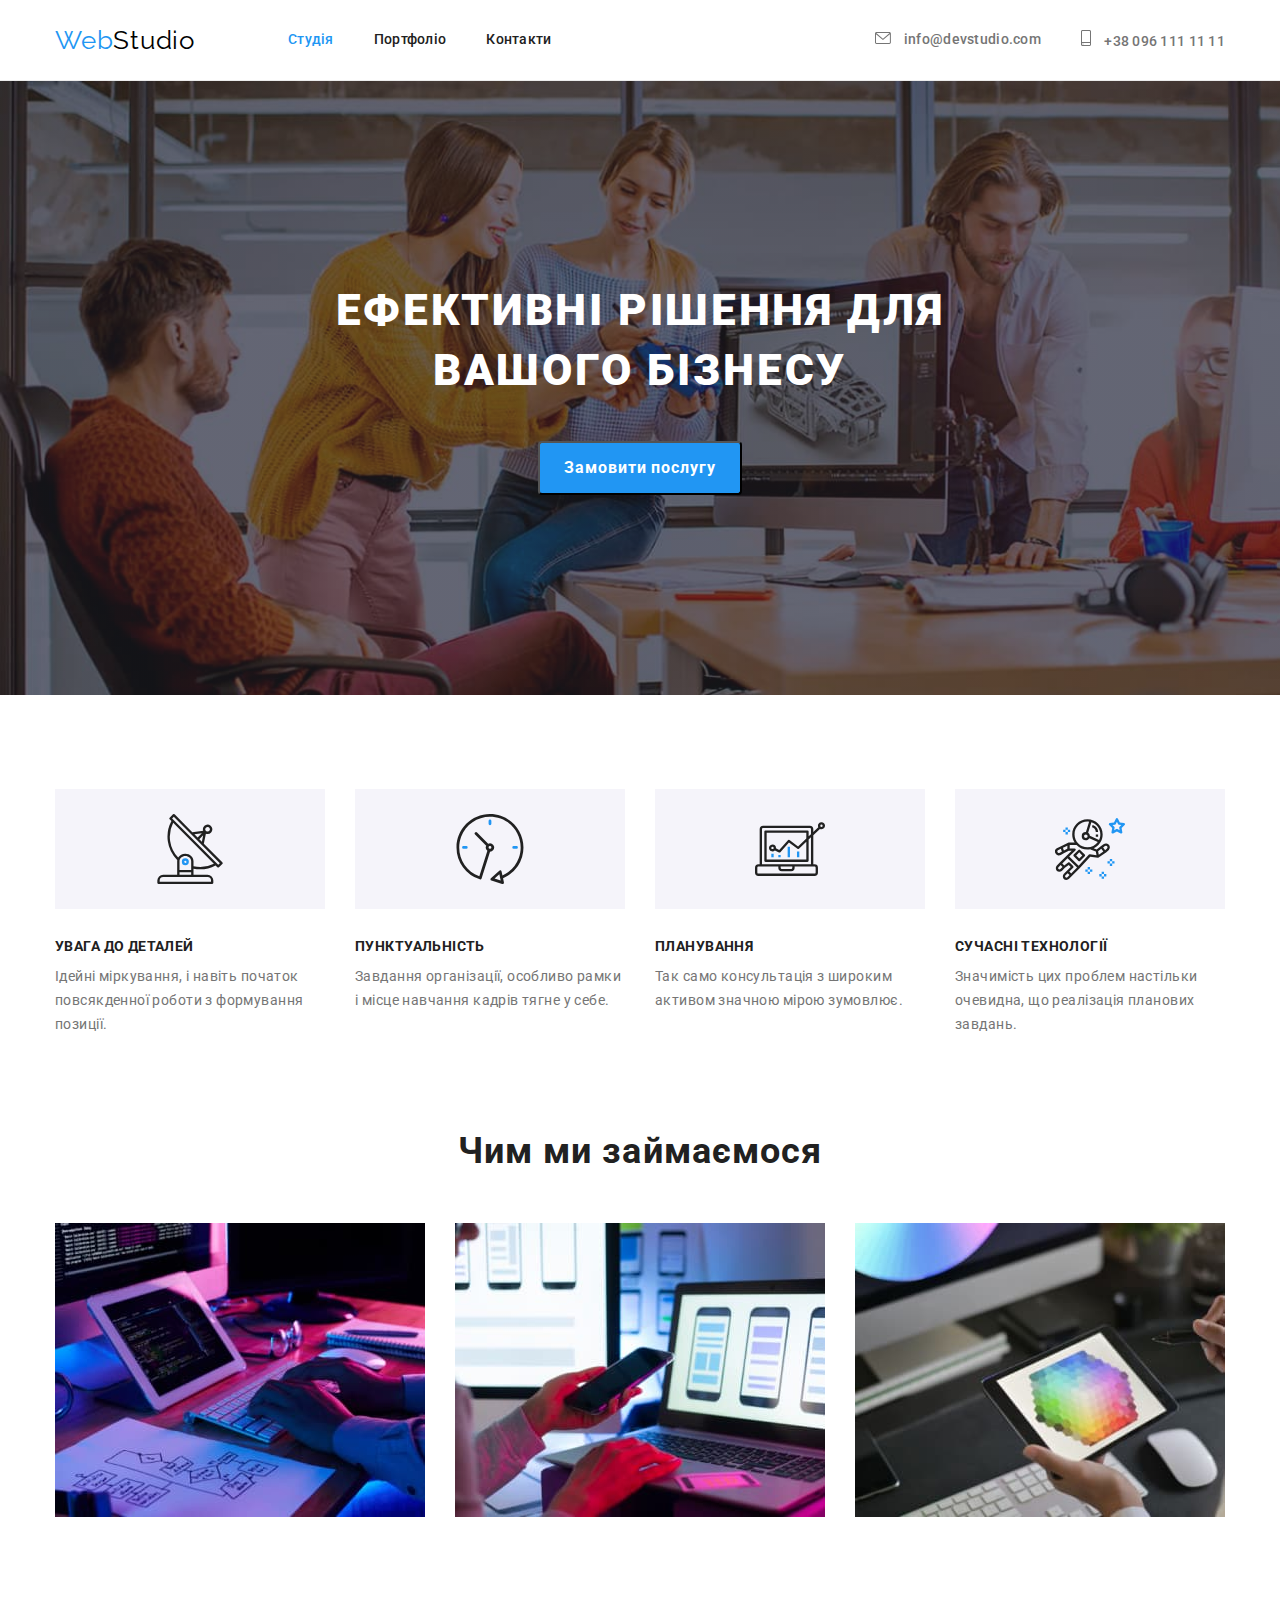
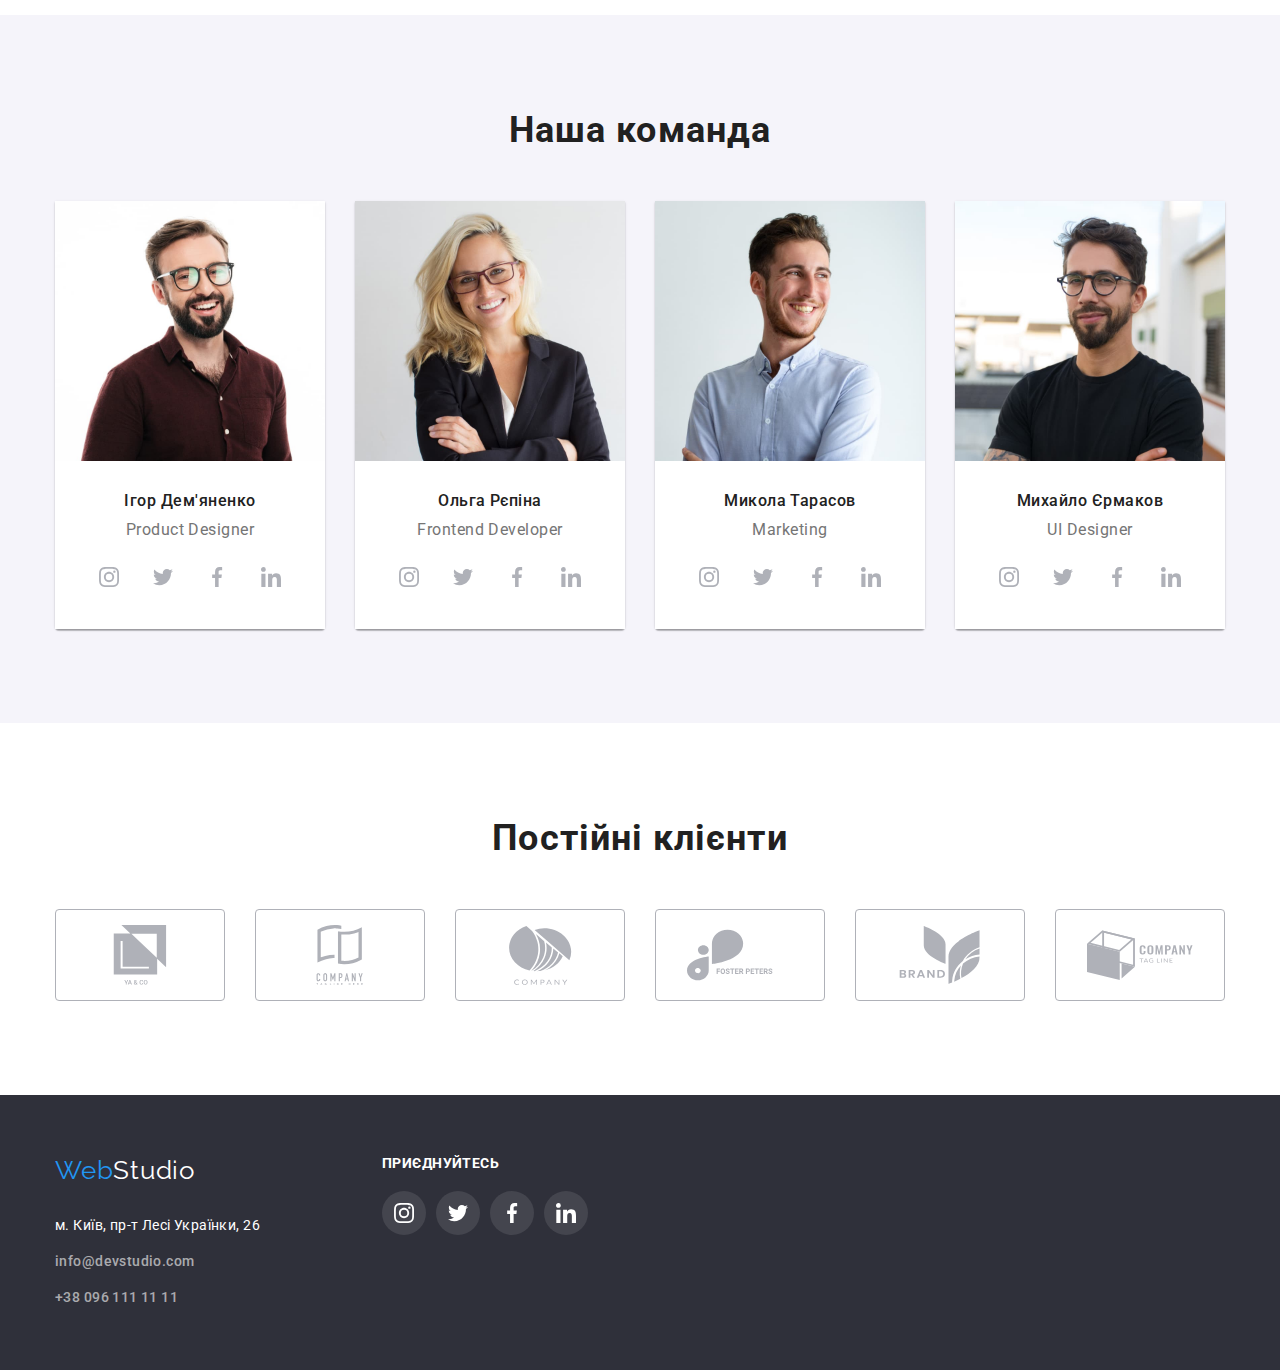
==== index.html @ 80e72db7 "додав файли з попередньої домашньої" ====
<!DOCTYPE html>
<html lang="uk">
<head>
    <meta charset="UTF-8">
    <meta http-equiv="X-UA-Compatible" content="IE=edge">
    <meta name="viewport" content="width=device-width, initial-scale=1.0">
    <title>Document</title>
    <link rel="preconnect" href="https://fonts.googleapis.com">
    <link rel="preconnect" href="https://fonts.gstatic.com" crossorigin>
    <link rel="preconnect" href="https://fonts.googleapis.com">
    <link rel="preconnect" href="https://fonts.gstatic.com" crossorigin>
    <link href="https://fonts.googleapis.com/css2?family=Raleway:wght@700&family=Roboto:wght@400;500;700;900&display=swap"
        rel="stylesheet">
        <link rel="stylesheet" 
        href="https://cdnjs.cloudflare.com/ajax/libs/modern-normalize/1.1.0/modern-normalize.min.css">
    <link rel="stylesheet" href="./css/styles.css" />
</head>
    <body>

    <!--header-->
    <header class="header">
        <div class=" container nav-container">
            <nav class="nav">
                    <a class="nav-logo" href="index.html">
                        <span class="accent">Web</span><span class="nav-logo-black">Studio</span>
                    </a>
                    <ul class="nav-list list-style">
                        <li class="item"><a class="nav-list-link nav-list-active" href="./index.html">Студія</a></li>
                        <li class="item"><a class="nav-list-link" href="./portfolio.html">Портфоліо</a></li>
                        <li class="item"><a class="nav-list-link" href="">Контакти</a></li>
                    </ul>
            </nav>
            <ul class="list-style header-list">
            <li class="item">
                <a class="nav-adress icon" href="mailto:info@devstudio.com">
                    <svg class="nav-phone">
                        <use href="./images/icons.svg#icon-envelope"></use>
                    </svg>
                    info@devstudio.com</a>
            </li>
            <li class="item">
                <a class="nav-adress icon" href="tel:+380961111111">
                    <svg class="icon-smartphone">
                        <use href="./images/icons.svg#icon-smartphone"></use>
                    </svg>
                    +38 096 111 11 11</a>
            </li>
            </ul>
        </div>
    </header>

    <!--main-->
    <main>

        <!--section 1-->
            <section class="section-hero section-image">
                <div class="container">
                    <h1 class="hero">Ефективні рішення для вашого бізнесу</h1>
                    <button class="button" type="button">
                    Замовити послугу
                    </button>
                </div>
            </section>
        <!--section 2-->
        <section class="section-features">
            <div class="container container-null">
                <h2></h2>
                <ul class="list-style feature-list">
                    <li class="feature-list-item">
                        <div class="icon-feature">
                            <svg class="icon-feature-svg">
                                <use href="./images/icons.svg#icon-antenna-1" widht="70px" height="70px"></use>
                            </svg>
                        </div>
                        <h3 class="title title-head">УВАГА ДО ДЕТАЛЕЙ</h3>
                        <p class="title-paragraph">Ідейні міркування, і навіть початок повсякденної роботи з формування позиції.</p>
                    </li>
                    <li class="feature-list-item">
                        <div class="icon-feature">
                            <svg class="icon-feature-svg">
                                <use href="./images/icons.svg#icon-clock-1" widht="70px" height="70px"></use>
                            </svg>
                        </div>
                        <h3 class="title title-head">ПУНКТУАЛЬНІСТЬ</h3>
                        <p class="title-paragraph">Завдання організації, особливо рамки і місце навчання кадрів тягне у себе.</p>
                    </li>
                    <li class="feature-list-item">
                        <div class="icon-feature">
                            <svg class="icon-feature-svg">
                                <use href="./images/icons.svg#icon-diagram-1" widht="70px" height="70px"></use>
                            </svg>
                        </div>
                        <h3 class="title title-head">ПЛАНУВАННЯ</h3>
                        <p class="title-paragraph">Так само консультація з широким активом значною мірою зумовлює.</p>
                    </li>
                    <li class="feature-list-item">
                        <div class="icon-feature">
                            <svg class="icon-feature-svg">
                                <use href="./images/icons.svg#icon-astronaut-1" widht="70px" height="70px"></use>
                            </svg>
                        </div>
                        <h3 class="title title-head">СУЧАСНІ ТЕХНОЛОГІЇ</h3>
                        <p class="title-paragraph">Значимість цих проблем настільки очевидна, що реалізація планових завдань.</p>
                    </li>
                </ul>
            </div>
        </section>

        <!--setion3-->
        <section class="what-we-do-section">
            <div class="container">
                <h2 class="title title-info">Чим ми займаємося</h2>
                <ul class="list-style what-we-do-container">
                    <li class="what-we-do-item">
                        <img src="./images/what-we-do1.jpg" alt="людина друкує на ноутбуці" width="370">
                    </li>
                    <li class="what-we-do-item">
                        <img src="./images/what-we-do2.jpg" alt="людиина дивиться у телефон" width="370">
                    </li>
                    <li class="what-we-do-item">
                        <img src="./images/what-we-do3.jpg" alt="людина вибирає градієнт" width="370">
                    </li>
                </ul>
            </div>
        </section>

        <!--section 4-->
        <section class="list about-us-container">
            <div class="container">
                <h2 class="title title-info">Наша команда</h2>
                <ul class="list-style about-us">
                    <li class="about-us-item">
                        <img class="photo-worker" src="./images/product-designer.jpg" alt="продакт-дизайнер" width="270">
                        <div class="title-info-item">
                        <h3 class="title title-names">Ігор Дем'яненко</h3>
                        <p class="title-position">Product Designer</p>
                        <ul class="title-social">
                            <li class="social-list-item">
                                <a class="icon-social" href="#">
                                    <svg class="icon-instagram">
                                        <use href="./images/icons.svg#icon-instagram-2" width="20" height="20"></use>
                                    </svg>
                                </a>
                            </li>
                            <li class="social-list-item">
                                <a class="icon-social" href="#">
                                    <svg class="icon-instagram">
                                        <use href="./images/icons.svg#icon-twitter-1" width="20" height="20"></use>
                                    </svg>
                                </a>
                            </li>
                            <li class="social-list-item">
                                <a class="icon-social" href="#">
                                    <svg class="icon-instagram">
                                        <use href="./images/icons.svg#icon-facebook-1" width="20" height="20"></use>
                                    </svg>
                                </a>
                            </li>
                            <li class="social-list-item">
                                <a class="icon-social" href="#">
                                    <svg class="icon-instagram">
                                        <use href="./images/icons.svg#icon-linkedin-1" width="20" height="20"></use>
                                    </svg>
                                </a>
                            </li>
                        </ul>
                        </div>
                    </li>
                    <li class="about-us-item">
                        <img class="photo-worker" src="./images/frontend-developer.jpg" alt="фронтенд розробник" width="270">
                        <div class="title-info-item">
                        <p class="title title-names">Ольга Рєпіна</p>
                        <p class="title-position">Frontend Developer</p>
                        <ul class="title-social">
                            <li class="social-list-item">
                                <a class="icon-social" href="#">
                                    <svg class="icon-instagram">
                                        <use href="./images/icons.svg#icon-instagram-2" width="20" height="20"></use>
                                    </svg>
                                </a>
                            </li>
                            <li class="social-list-item">
                                <a class="icon-social" href="#">
                                    <svg class="icon-instagram">
                                        <use href="./images/icons.svg#icon-twitter-1" width="20" height="20"></use>
                                    </svg>
                                </a>
                            </li>
                            <li class="social-list-item">
                                <a class="icon-social" href="#">
                                    <svg class="icon-instagram">
                                        <use href="./images/icons.svg#icon-facebook-1" width="20" height="20"></use>
                                    </svg>
                                </a>
                            </li>
                            <li class="social-list-item">
                                <a class="icon-social" href="#">
                                    <svg class="icon-instagram">
                                        <use href="./images/icons.svg#icon-linkedin-1" width="20" height="20"></use>
                                    </svg>
                                </a>
                            </li>
                        </ul>
                        </div>
                    </li>
                    <li class="about-us-item">
                        <img class="photo-worker" src="./images/marketing.jpg" alt="маркетолог" width="270">
                        <div class="title-info-item">
                        <p class="title title-names">Микола Тарасов</p>
                        <p class="title-position">Marketing</p>
                        <ul class="title-social">
                            <li class="social-list-item">
                                <a class="icon-social" href="#">
                                    <svg class="icon-instagram">
                                        <use href="./images/icons.svg#icon-instagram-2" width="20" height="20"></use>
                                    </svg>
                                </a>
                            </li>
                            <li class="social-list-item">
                                <a class="icon-social" href="#">
                                    <svg class="icon-instagram">
                                        <use href="./images/icons.svg#icon-twitter-1" width="20" height="20"></use>
                                    </svg>
                                </a>
                            </li>
                            <li class="social-list-item">
                                <a class="icon-social" href="#">
                                    <svg class="icon-instagram">
                                        <use href="./images/icons.svg#icon-facebook-1" width="20" height="20"></use>
                                    </svg>
                                </a>
                            </li>
                            <li class="social-list-item">
                                <a class="icon-social" href="#">
                                    <svg class="icon-instagram">
                                        <use href="./images/icons.svg#icon-linkedin-1" width="20" height="20"></use>
                                    </svg>
                                </a>
                            </li>
                        </ul>
                        </div>
                    </li>
                    <li class="about-us-item">
                        <img class="photo-worker" src="./images/ui-designer.jpg" alt="ЮІ-дизайнер" width="270">
                        <div class="title-info-item">
                        <p class="title title-names">Михайло Єрмаков</p>
                        <p class="title-position">UI Designer</p>
                        <ul class="title-social">
                            <li class="social-list-item">
                                <a class="icon-social" href="#">
                                    <svg class="icon-instagram">
                                        <use href="./images/icons.svg#icon-instagram-2" width="20" height="20"></use>
                                    </svg>
                                </a>
                            </li>
                            <li class="social-list-item">
                                <a class="icon-social" href="#">
                                    <svg class="icon-instagram">
                                        <use href="./images/icons.svg#icon-twitter-1" width="20" height="20"></use>
                                    </svg>
                                </a>
                            </li>
                            <li class="social-list-item">
                                <a class="icon-social" href="#">
                                    <svg class="icon-instagram">
                                        <use href="./images/icons.svg#icon-facebook-1" width="20" height="20"></use>
                                    </svg>
                                </a>
                            </li>
                            <li class="social-list-item">
                                <a class="icon-social" href="#">
                                    <svg class="icon-instagram">
                                        <use href="./images/icons.svg#icon-linkedin-1" width="20" height="20"></use>
                                    </svg>
                                </a>
                            </li>
                        </ul>
                        </div>
                    </li>
                </ul>
            </div>
        </section>

        <!--section 5-->
        <section class="section-our-clients">
            <div class="container company-container">
                <h2 class="clients">Постійні клієнти</h2>
                <ul class="list-style company-list">
                    <li class="company-list-element">
                        <a class="company" href="#">
                            <svg class="icon-company">
                                <use href="./images/icons.svg#icon-company6" width="106" height="60"></use>
                            </svg>
                        </a>
                    </li>
                    <li class="company-list-element">
                        <a class="company" href="#">
                            <svg class="icon-company">
                                <use href="./images/icons.svg#icon-company5" width="106px" height="60px"></use>
                            </svg>
                        </a>
                    </li>
                    <li class="company-list-element">
                        <a class="company" href="#">
                            <svg class="icon-company">
                                <use href="./images/icons.svg#icon-company2" width="106px" height="60px"></use>
                            </svg>
                        </a>
                    </li>
                    <li class="company-list-element">
                        <a class="company" href="#">
                            <svg class="icon-company">
                                <use href="./images/icons.svg#icon-company4" width="106px" height="60px"></use>
                            </svg>
                        </a>
                    </li>
                    <li class="company-list-element">
                        <a class="company" href="#">
                            <svg class="icon-company">
                                <use href="./images/icons.svg#icon-company1" width="106px" height="60px"></use>
                            </svg>
                        </a>
                    </li>
                    <li class="company-list-element">
                        <a class="company" href="#">
                            <svg class="icon-company">
                                <use href="./images/icons.svg#icon-company3" width="106px" height="60px"></use>
                            </svg>
                        </a>
                    </li>
                </ul>
            </div>
        </section>
    </main>         

    <!--Footer-->
    <footer class="footer">
        <div class="footer-container">
            <div>
                <a class="nav-logo footer-logo" href="">
                    <span class="accent">Web</span><span class="logo-white">Studio</span>
                </a>
                <address>                    
                    <p class="adress">м. Київ, пр-т Лесі Українки, 26</p>
                    <a class="nav-adress footer-text-color" href="mailto:info@devstudio.com">info@devstudio.com</a>
                    <a class="nav-adress footer-text-color" href="tel:+380961111111">+38 096 111 11 11</a>
                </address>
            </div>
            <div class="footer-second-container">
                <h2 class="footer-social">приєднуйтесь</h2>
                <ul class="list-style footer-social-list">
                    <li class="footer-social-list-item">
                        <a class="icon-social-footer" href="#">
                            <svg class="icon-instagram-footer">
                                <use href="./images/icons.svg#icon-instagram-2" width="20px" height="20px"></use>
                            </svg>
                        </a>
                    </li>
                    <li class="footer-social-list-item">
                        <a class="icon-social-footer" href="#">
                            <svg class="icon-instagram-footer">
                                <use href="./images/icons.svg#icon-twitter-1" width="20px" height="20px"></use>
                            </svg>
                        </a>
                    </li>
                    <li class="footer-social-list-item">
                        <a class="icon-social-footer" href="#">
                            <svg class="icon-instagram-footer">
                                <use href="./images/icons.svg#icon-facebook-1" width="20px" height="20px"></use>
                            </svg>
                        </a>
                    </li>
                    <li class="footer-social-list-item">
                        <a class="icon-social-footer" href="#">
                            <svg class="icon-instagram-footer">
                                <use href="./images/icons.svg#icon-linkedin-1" width="20px" height="20px"></use>
                            </svg>
                        </a>
                    </li>
                </ul>
            </div>
        </div>
    </footer>
    </body>
</html>
---- css/styles.css ----
:root{
    --primary-text-color: #757575;
    --title-text-color: #212121;
    --white-text-color: #ffffff;
    --footer-text-color: rgba(255, 255, 255, 0.6);
    --accent-text-color: #2196F3;
    --secondary-background-color: #F5F4FA;
}

body{
    color: var(--primary-text-color);

    font-family: Roboto, sans-serif;
}


/* nav */
.nav-container{
    justify-content: space-between;
    align-items: center;
    display: flex;
}
.list-style {
    list-style-type: none;
    margin: 0px;
    padding: 0px;
} 

.header{

    padding-left: 15px;
    padding-right: 15px;
    margin-left: auto;
    margin-right: auto;
    border-bottom: 1px solid #ECECEC;
}
.accent{
    color: var(--accent-text-color);

    font-family: Raleway, sans-serif;
    font-size: 26px;
    line-height: 1.19;
    letter-spacing: 0.03em;
}
.nav{
    display: flex;
}
.nav-logo{
    margin-right: 93px;
    display: flex;
    align-items: center;
    text-decoration: none;
}
.nav-logo-black{
    color: #000000;

    font-family: Raleway, sans-serif;
    font-size: 26px;
    line-height: 1.19;
    letter-spacing: 0.03em;
}
.nav-list{
    display: flex;
    color: var(--title-text-color);

    font-family: Roboto, sans-serif;
    font-weight: 500;
    font-size: 14px;
    line-height: 1.14;
    letter-spacing: 0.02em;
}
.nav-list-link:hover,
.nav-list-link:focus{
    color: var(--accent-text-color);
}
.nav-list-link {
    display: block;
    padding-top: 32px;
    padding-bottom: 32px;

    text-decoration: none;
    color: inherit;
}
.nav-list > .item + .item{
    margin-left: 50px;
}
.list-style .item + .item{
    margin-left: 40px;
}


.nav-list-active{
    color: var(--accent-text-color);
}

.nav-adress{
    color: var(--primary-text-color);

    font-weight: 500;
    font-size: 14px;
    line-height: 1.14;
    letter-spacing: 0.02em;
    text-decoration: none;
}
.nav-adress:hover, .nav-adress:focus{
    color: var(--accent-text-color);
}

.header-list{
    display: flex;
}
.nav-phone{
    fill: currentColor;
    width: 16px;
    height: 12px;
    margin-right: 10px;
}
.icon{
    color: var(--primary-text-color);
}
.icon:hover {
    fill: var(--accent-text-color);
}
.icon-smartphone{
    fill: currentColor;
    height: 16px;
    width: 10px;
    margin-right: 10px;
}
/* section 1, 2, 3 */
.photo-worker{
    display: flex;
}
.feature-list{
    display: flex;
    flex-wrap: wrap;
}
.feature-list-item{
    width: 270px;
    text-align: start;
}
.feature-list-item + .feature-list-item{
    margin-left: 30px;

}

.list {
    padding-bottom: 94px;
    background-color: var(--secondary-background-color);
}
p,
h1,
h2,
h3,
h4{
    margin: 0 auto;
}

.section-features{
    padding-top: 94px;
    padding-bottom: 94px;
}

.container{
    width: 1200px;
    padding-left: 15px;
    padding-right: 15px;
    margin: 0 auto;
    text-align: center;

}
.container-null{
    padding-bottom: 0;
}
.about-us-container{
    padding-top: 94px;
}

.section-hero{
    max-width: 1680px;
    padding-top: 200px;
    padding-bottom: 200px;
    background-color: #2F303A;
}
.section-image{
    margin: auto;
    background-image: 
            linear-gradient(to right,
                rgba(47, 48, 58, 0.4),
                rgba(47, 48, 58, 0.4)),
                url(../images/hero.jpg);
    background-repeat: no-repeat;
    background-size: cover;
}

.hero{
    color: var(--white-text-color);
        width: 696px;
        margin: 0 auto;
        font-weight: 900;
        font-size: 44px;
        line-height: 1.36;
        letter-spacing: 0.06em;
        text-transform: uppercase;
        margin-bottom: 40px;
}
.button{
    color: var(--white-text-color);
    background-color: var(--accent-text-color);
    margin: 0 auto;
    border-radius: 4px;
    padding: 10px 24px;
    min-width: 200px;

    font-family: Roboto, sans-serif;
    font-weight: 700;
    font-size: 16px;
    line-height: 1.88;
    display: flex;
    align-items: center;
    text-align: center;
    letter-spacing: 0.06em;
    cursor: pointer;
}
.title{
    color: var(--title-text-color);
}
.title-head {
    margin-top: 0;
    margin-bottom: 10px;
    font-size: 14px;
    line-height: 1.14;
    letter-spacing: 0.03em;
    text-transform: uppercase;
}
.title-paragraph {
    font-size: 14px;
    line-height: 1.71;
    letter-spacing: 0.03em;
}
.title-info {
    padding-top: 0;
    font-size: 36px;
    line-height: 1.17;
    text-align: center;
    letter-spacing: 0.03em;
    margin-bottom: 50px;
}
.title-names {
    margin-bottom: 10px;
    font-weight: 500;
    font-size: 16px;
    line-height: 1.19;
    text-align: center;
    letter-spacing: 0.03em;
}

.title-position {
    font-size: 16px;
    line-height: 1.19;
    text-align: center;
    letter-spacing: 0.03em;
}

.what-we-do-container{
    display: flex;
}
.what-we-do-item + .what-we-do-item{
    margin-left: 30px;
}
.what-we-do-section{
    padding-bottom: 94px;
}
.about-us{
    display: flex;
}
.about-us-item{
    box-shadow: 0px 1px 3px rgba(0, 0, 0, 0.12), 0px 1px 1px rgba(0, 0, 0, 0.14), 0px 2px 1px rgba(0, 0, 0, 0.2);
        border-radius: 0px 0px 4px 4px;
}
.about-us-item + .about-us-item{
    margin-left: 30px;
}
.title-info-item{
    padding-top: 30px;
    padding-bottom: 30px;
    background-color: #ffffff;
}

.icon-feature{
    display: flex;
    width: 270px;
    height: 120px;
    background-color: #F5F4FA;
    margin-bottom: 30px;
    border: 0;
}
.icon-feature-svg{
    margin: auto;
    width: 70px;
    height: 70px;
}
.title-social {
    display: flex;
    justify-content: center;
    gap: 10px;
    padding-left: 0px;
    list-style-type: none;
    margin-top: 16px;
}
.social-list-item{
    width: 44px;
    height: 44px;
}
.icon-social{
    display: flex;
    justify-content: center;
    align-items: center;
    padding: 0;
    border: 0;   
    width: 100%;
    height: 100%;
    border-radius: 50%;
    color: #AFB1B8;    
}

.icon-social:hover, .icon-social:focus{
    background-color: var(--accent-text-color);
    color: #ffffff;
}
.icon-instagram{
    width: 20px;
    height: 20px;
    fill: currentColor;
}



/* section 5 */
.section-our-clients{
    color: var(--title-text-color);
    padding-top: 94px;
    padding-bottom: 94px;
}
.clients{
    font-weight: 700;
    font-size: 36px;
    line-height: 1.17;
    text-align: center;
    letter-spacing: 0.03em;
}
.company-container{
    display: block;
    max-width: 1280px;
}
.company-list {
    display: flex;
    margin-top: 50px;
}
.company-list-element {
    width: 170px;
    height: 92px;
}
.company{
    display: flex;
    justify-content: center;
    align-items: center;
    padding: 0;
    border: 1px solid #AFB1B8;
    border-radius: 4px;
    width: 100%;
    height: 100%;
    color: #AFB1B8;
}
.company-list-element + .company-list-element{
    margin-left: 30px;
}
.icon-company{
    width: 106px;
    height: 60px;
    fill: currentColor;
}
.company:hover, .company:focus{
    border: solid 1px var(--accent-text-color);
    color: var(--accent-text-color);
}


/* footer */
.footer{
    display: flex;
    padding-top: 60px;
    padding-bottom: 60px;
    background-color: #2F303A;
}
.footer-logo{
    display: inline-block;
    margin-bottom: 28px;
}
.adress{
    margin-bottom: 12px;
    color: var(--white-text-color);
    font-style: normal;

    font-size: 14px;
    line-height: 1.71;    
    letter-spacing: 0.03em;
}
.footer-text-color{
    display: block;
    color: var(--footer-text-color);

    margin-bottom: 12px;
    font-size: 14px;
    font-style: normal;
    line-height: 1.71;    
    letter-spacing: 0.03em;
    text-decoration: none;
}
.footer-text-color + .footer-text-color{
    margin-bottom: 0;
}
.logo-white{
    color: var(--white-text-color);
    font-family: Raleway, sans-serif;
    font-size: 26px;
    line-height: 1.19;
    letter-spacing: 0.03em;
}
.footer-container {
    display: flex;
    padding-left: 15px;
    padding-right: 15px;
    width: 1200px;
    margin-left: auto;
    margin-right: auto;
}
.footer-second-container{
    display: block;
    margin-left: 94px;
}
.footer-social{
    color: #fff;
    margin-bottom: 20px;
        font-weight: 700;
        font-size: 14px;
        line-height: 16px;
        letter-spacing: 0.03em;
        text-transform: uppercase;
}
.footer-social-list{
    display: flex;
}
.icon-social-footer {
    display: flex;
    justify-content: center;
    align-items: center;
    padding: 0;
    border: 0;
    width: 44px;
    height: 44px;
    border-radius: 50%;
    color: #fff;
    background-color: rgba(255, 255, 255, 0.1);

}

.footer-social-list-item + .footer-social-list-item {
    margin-left: 10px;
}

.icon-social-footer:hover, .icon-social-footer:focus {
    background-color: var(--accent-text-color);
}

.icon-instagram-footer {
    justify-content: center;
    width: 20px;
    height: 20px;
    fill: currentColor;
}

.icon-instagram-footer:hover {
    fill: #ffffff;
}
/* potfolio */
.portfolio-section{
    padding-top: 94px;
    padding-bottom: 94px;
}

.button-filter{
    border-radius: 4px;
    padding: 6px 22px;
    color: var(--title-text-color);
    background-color: var(--secondary-background-color);
    border-color: transparent;

    font-family: Roboto, sans-serif;
    font-weight: 500;
    font-size: 16px;
    line-height: 1.62;   
    text-align: center;
    letter-spacing: 0.03em;
    cursor: pointer;
}
.button-filter:hover, .button-filter:focus{
    color: var(--white-text-color);
    background-color: var(--accent-text-color);
    box-shadow: 0px 3px 1px rgba(0, 0, 0, 0.1),
    0px 1px 2px rgba(0, 0, 0, 0.08),
    0px 2px 2px rgba(0, 0, 0, 0.12);
}
.title-example{
    margin-bottom: 4px;
    font-size: 18px;
    line-height: 2;
    letter-spacing: 0.06em;
}
.title-portfolio{
    font-size: 16px;
    line-height: 1.88;
    letter-spacing: 0.03em;
}
.portfolio-header{
    margin-bottom: 94px;
}
.list-style-portfolio{
    margin-bottom: 50px;
    text-align: center;
}
.title-example{
    margin-bottom: 4px;
}
.portfolio-button{
    display: inline-block;
}
.portfolio-button + .portfolio-button{
    margin-left: 8px;
}
.example-list{
    display: flex;
    flex-wrap: wrap;
    padding-top: 0;
    width: 1200px;
    padding-left: 15px;
    padding-right: 15px;
    margin-left: auto;
    margin-right: auto;
}
.example-element{
    margin-right: 30px;
    margin-bottom: 30px;
    outline: 1px solid #EEEEEE;
}
.example-element:hover{
    box-shadow: 0px 1px 1px rgba(0, 0, 0, 0.12), 
    0px 4px 4px rgba(0, 0, 0, 0.06), 
    1px 4px 6px rgba(0, 0, 0, 0.16);
}
.example-element:nth-child(3n){
    margin-right: 0;
}
.example-element:nth-last-child(-n + 3){
    margin-bottom: 0;
}
.portfolio-description{
    text-align: start;
    padding-top: 20px;
    padding-bottom: 20px;
    padding-left: 24px;
    padding-right: 24px;
}
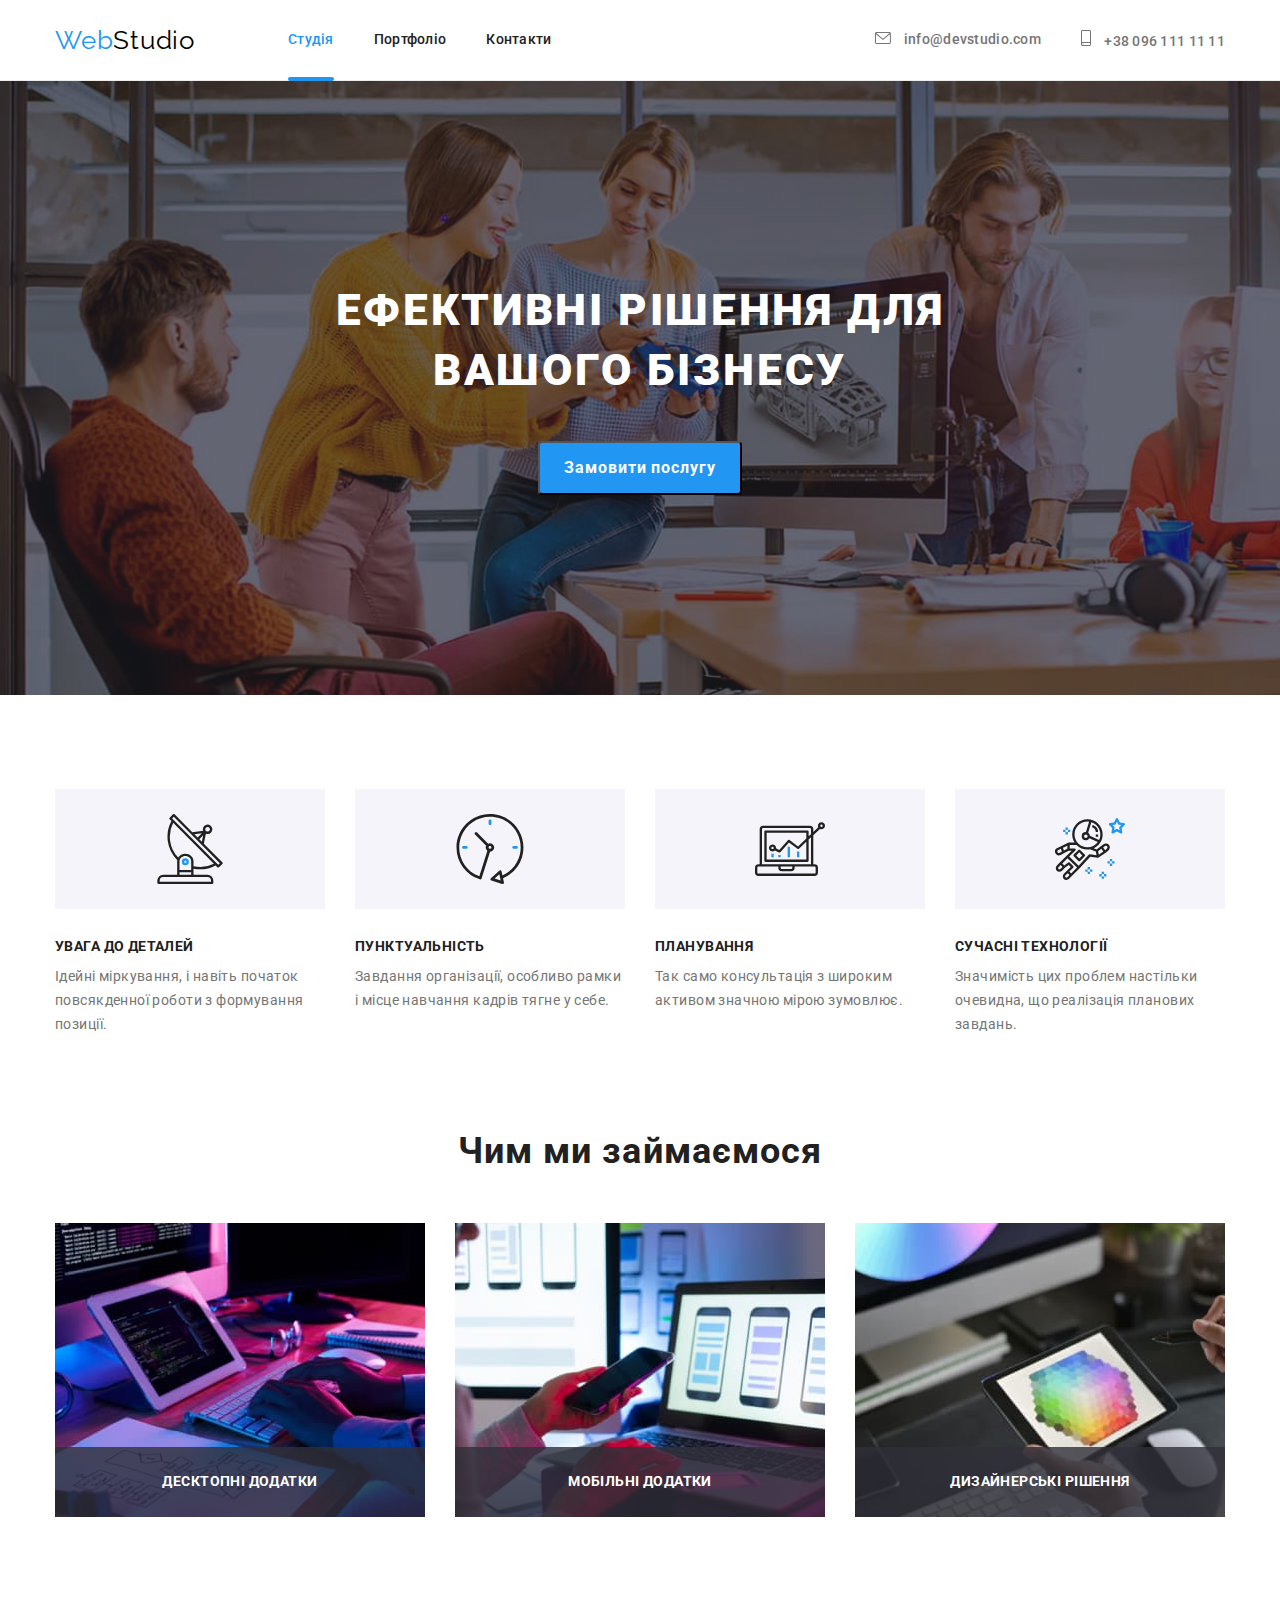
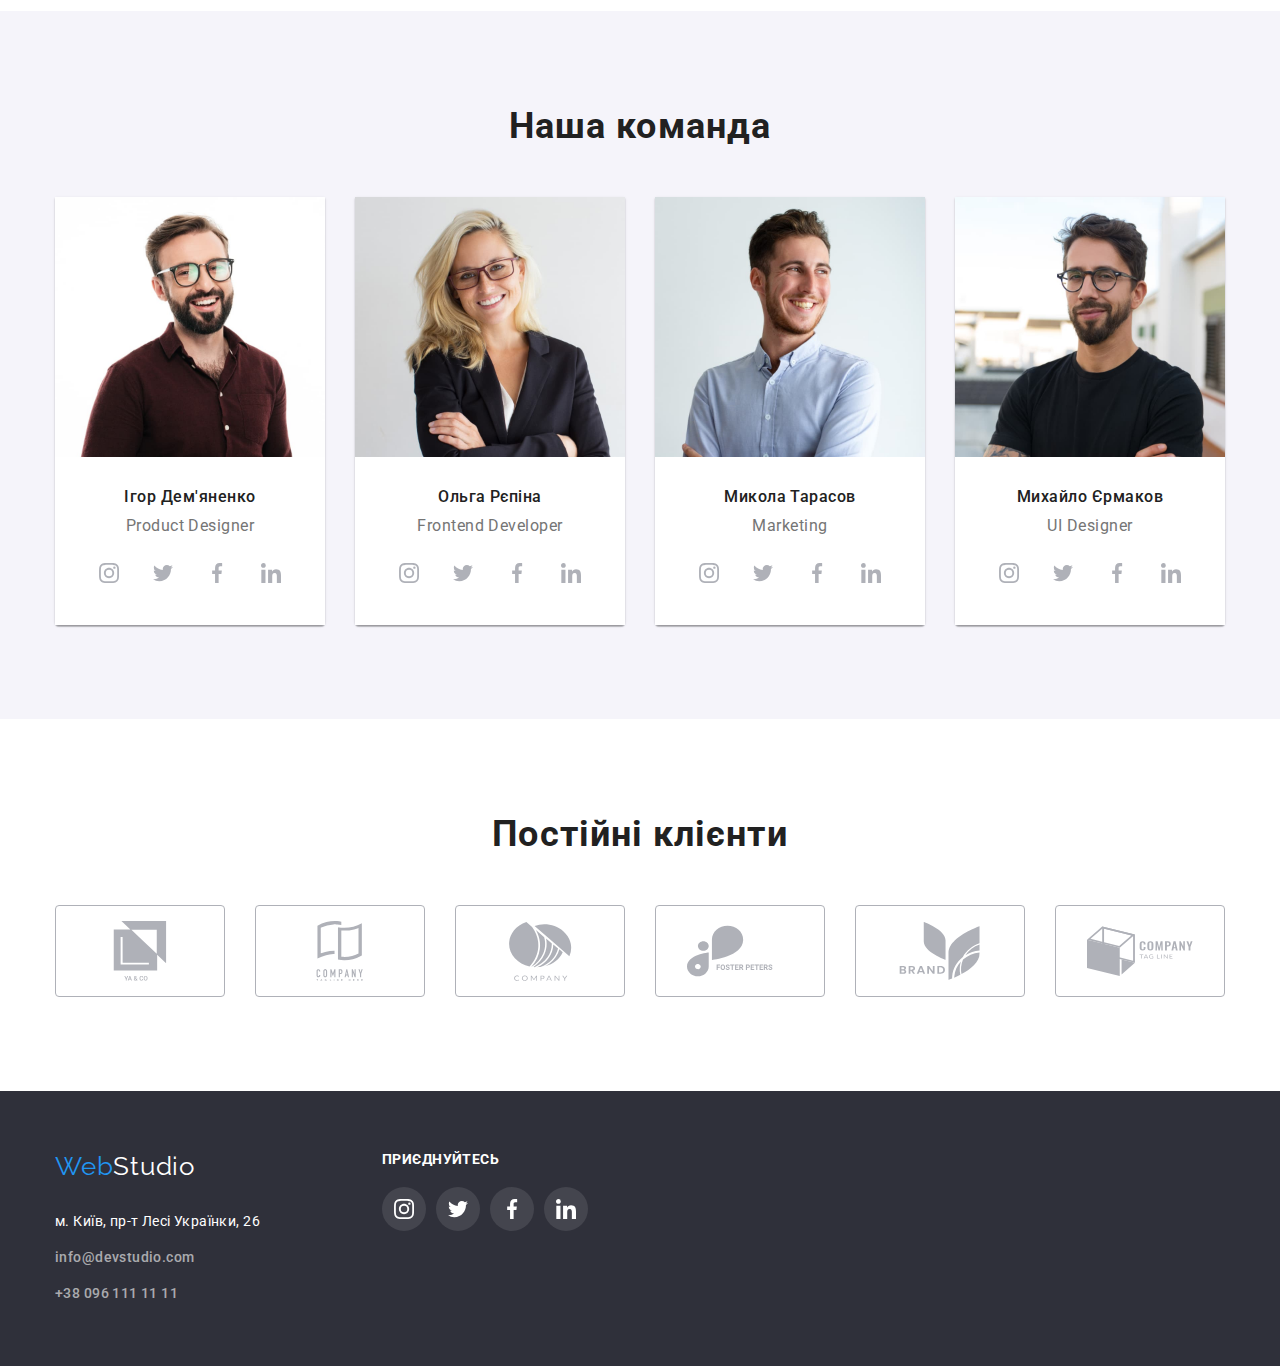
==== commit 4d9df7e0: "Додав підкреслення у хедері і підписи у "про нас"" ====
--- a/index.html
+++ b/index.html
@@ -113,12 +113,15 @@
                 <ul class="list-style what-we-do-container">
                     <li class="what-we-do-item">
                         <img src="./images/what-we-do1.jpg" alt="людина друкує на ноутбуці" width="370">
+                        <p class="what-we-do-text">Десктопні додатки</p>
                     </li>
                     <li class="what-we-do-item">
                         <img src="./images/what-we-do2.jpg" alt="людиина дивиться у телефон" width="370">
+                        <p class="what-we-do-text">Мобільні додатки</p>
                     </li>
                     <li class="what-we-do-item">
                         <img src="./images/what-we-do3.jpg" alt="людина вибирає градієнт" width="370">
+                        <p class="what-we-do-text">Дизайнерські рішення</p>
                     </li>
                 </ul>
             </div>
--- a/css/styles.css
+++ b/css/styles.css
@@ -74,6 +74,7 @@
     color: var(--accent-text-color);
 }
 .nav-list-link {
+    position: relative;
     display: block;
     padding-top: 32px;
     padding-bottom: 32px;
@@ -91,6 +92,16 @@
 
 .nav-list-active{
     color: var(--accent-text-color);
+}
+.nav-list-active::after{
+    content: '';
+    position: absolute;
+    bottom: -1px;
+    left: 0;
+    border-radius: 2px;
+    width: 100%;
+    height: 4px;
+    background-color: var(--accent-text-color);
 }
 
 .nav-adress{
@@ -152,7 +163,8 @@
 h1,
 h2,
 h3,
-h4{
+h4
+{
     margin: 0 auto;
 }
 
@@ -265,6 +277,31 @@
 .what-we-do-container{
     display: flex;
 }
+.what-we-do-item{
+    position: relative;
+    line-height: 0;
+}
+.what-we-do-text{
+    position: absolute;
+    left: 0;
+    bottom: 0;
+    height: 70px;
+    width: 100%;
+    background-color: rgba(47, 48, 58, 0.8);
+    display: flex;
+    justify-content: center;
+    align-items: center;
+
+    font-family: Roboto, sans-serif;
+        font-style: normal;
+        font-weight: 700;
+        font-size: 14px;
+        line-height: 1.14;
+        letter-spacing: 0.03em;
+        text-transform: uppercase;
+    
+        color: #FFFFFF;
+}
 .what-we-do-item + .what-we-do-item{
     margin-left: 30px;
 }
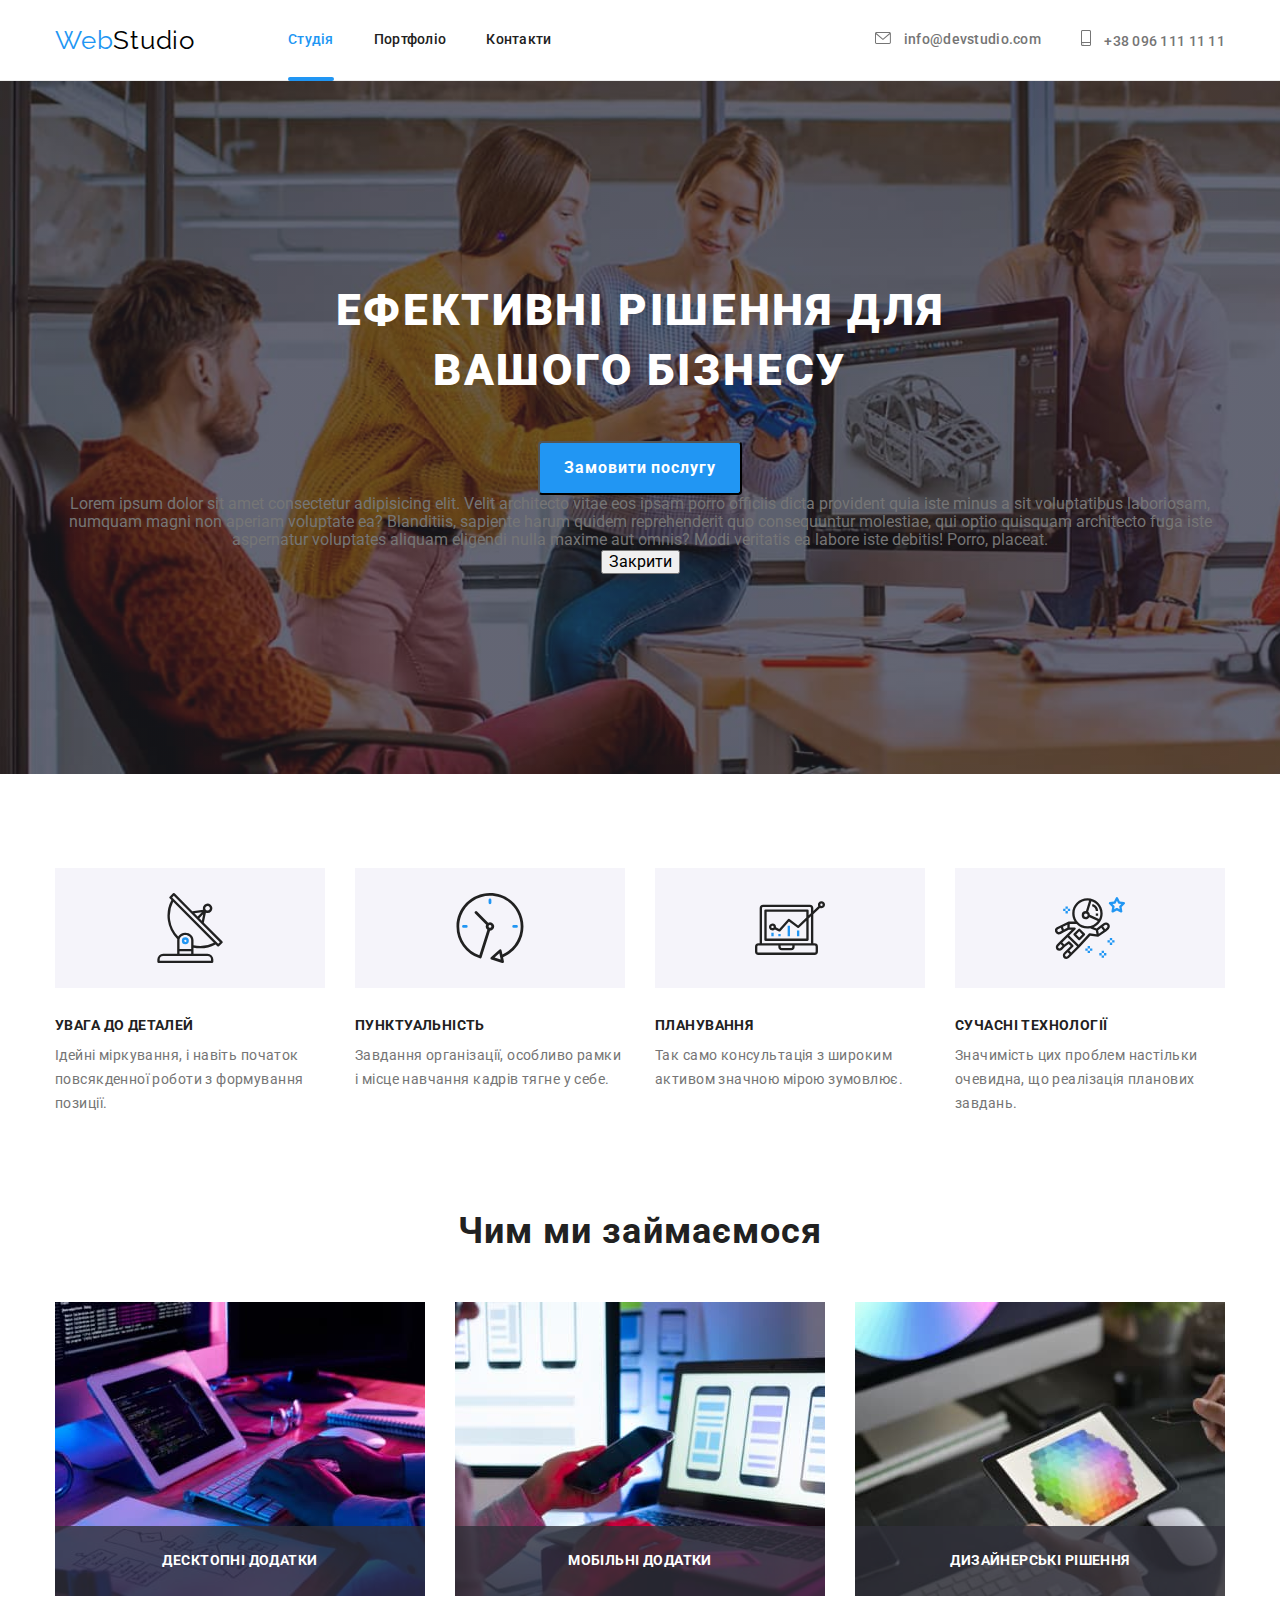
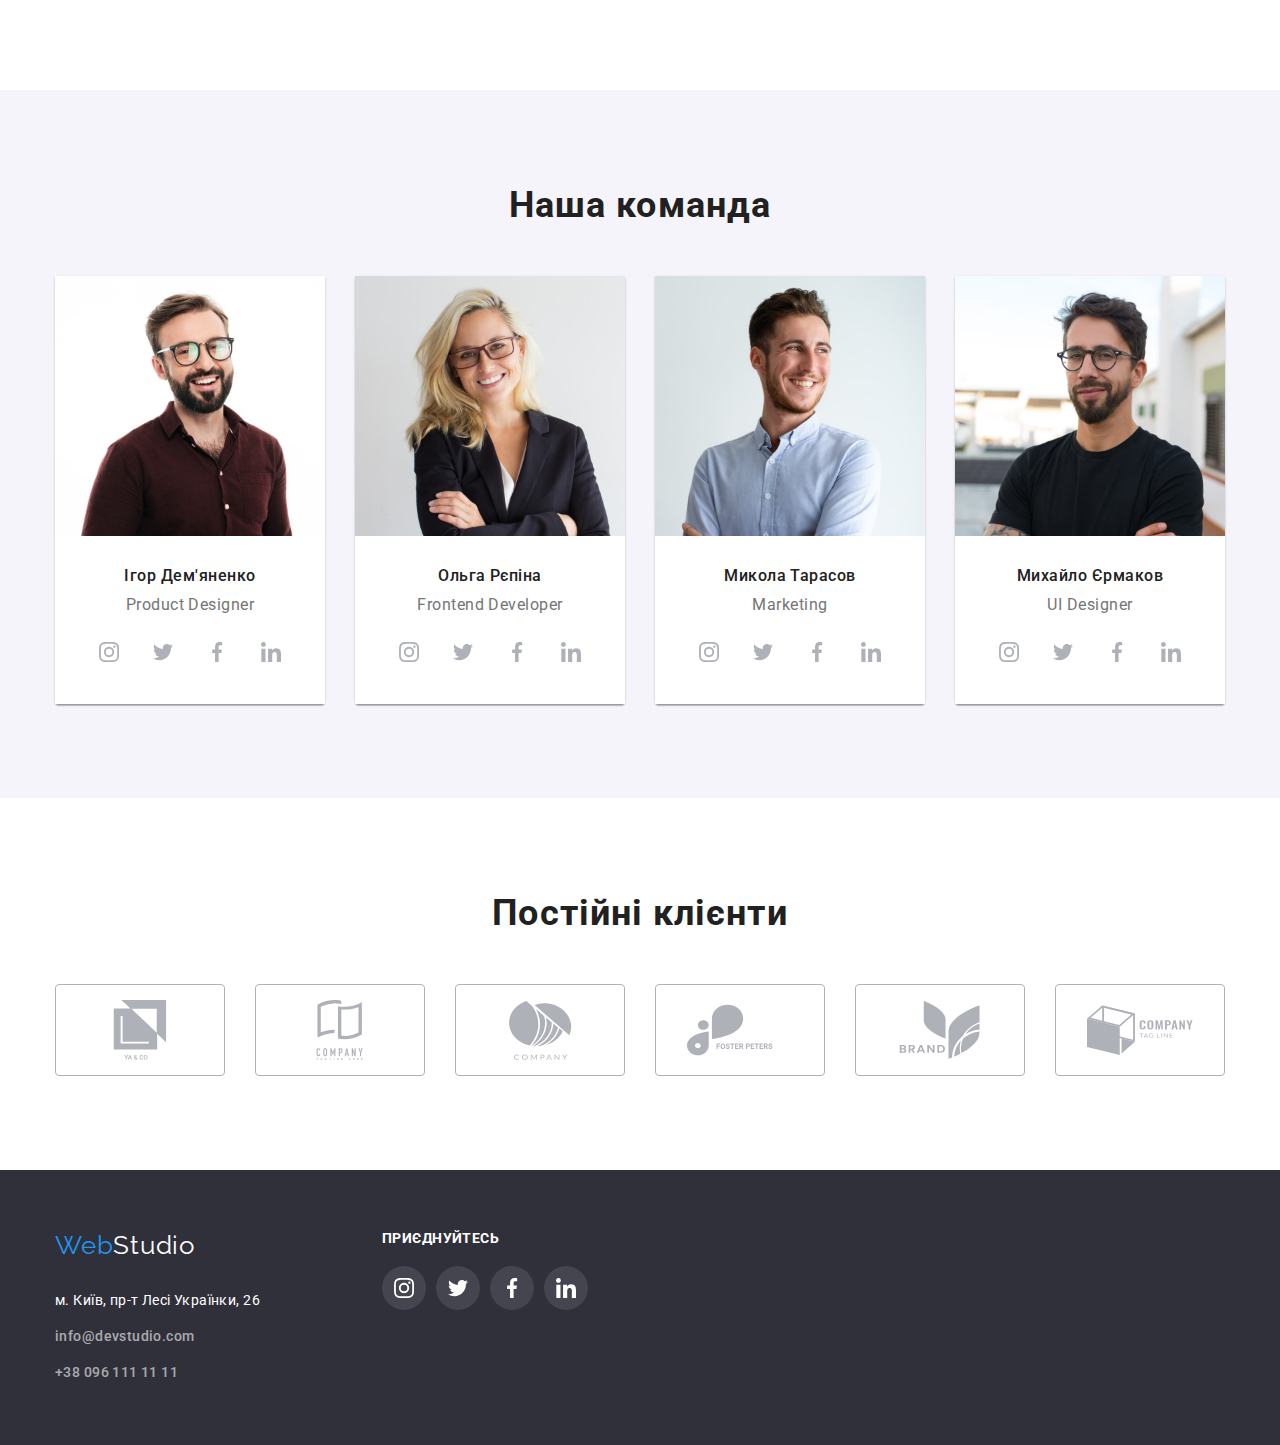
==== commit c26299e7: "Додав анімації, та файл модального вікна" ====
--- a/index.html
+++ b/index.html
@@ -25,9 +25,15 @@
                         <span class="accent">Web</span><span class="nav-logo-black">Studio</span>
                     </a>
                     <ul class="nav-list list-style">
-                        <li class="item"><a class="nav-list-link nav-list-active" href="./index.html">Студія</a></li>
-                        <li class="item"><a class="nav-list-link" href="./portfolio.html">Портфоліо</a></li>
-                        <li class="item"><a class="nav-list-link" href="">Контакти</a></li>
+                        <li class="item">
+                            <a class="nav-list-link nav-list-active" href="./index.html">Студія</a>
+                        </li>
+                        <li class="item">
+                            <a class="nav-list-link" href="./portfolio.html">Портфоліо</a>
+                        </li>
+                        <li class="item">
+                            <a class="nav-list-link" href="">Контакти</a>
+                        </li>
                     </ul>
             </nav>
             <ul class="list-style header-list">
@@ -56,9 +62,16 @@
             <section class="section-hero section-image">
                 <div class="container">
                     <h1 class="hero">Ефективні рішення для вашого бізнесу</h1>
-                    <button class="button" type="button">
-                    Замовити послугу
-                    </button>
+                    <button class="button" type="button" data-modal-open>Замовити послугу</button>
+                    <div class="backdrop is-hidden" data-modal>
+                        <div class="modal">
+                            <p>
+                                Lorem ipsum dolor sit amet consectetur adipisicing elit. Velit architecto vitae eos ipsam porro officiis dicta provident quia iste minus a sit voluptatibus laboriosam, numquam magni non aperiam voluptate ea?
+                                Blanditiis, sapiente harum quidem reprehenderit quo consequuntur molestiae, qui optio quisquam architecto fuga iste aspernatur voluptates aliquam eligendi nulla maxime aut omnis? Modi veritatis ea labore iste debitis! Porro, placeat.
+                            </p>
+                            <button data-modal-close>Закрити</button>
+                        </div>
+                    </div>
                 </div>
             </section>
         <!--section 2-->
@@ -384,5 +397,7 @@
             </div>
         </div>
     </footer>
+
+    <script src="./js/modal.js"></script>
     </body>
 </html>--- a/css/styles.css
+++ b/css/styles.css
@@ -68,6 +68,10 @@
     font-size: 14px;
     line-height: 1.14;
     letter-spacing: 0.02em;
+    
+}
+.nav-list-link{
+    transition: color 250ms cubic-bezier(0.4, 0, 0.2, 1);
 }
 .nav-list-link:hover,
 .nav-list-link:focus{
@@ -112,6 +116,8 @@
     line-height: 1.14;
     letter-spacing: 0.02em;
     text-decoration: none;
+
+    transition: color 250ms cubic-bezier(0.4, 0, 0.2, 1);
 }
 .nav-adress:hover, .nav-adress:focus{
     color: var(--accent-text-color);
@@ -358,7 +364,10 @@
     width: 100%;
     height: 100%;
     border-radius: 50%;
-    color: #AFB1B8;    
+    color: #AFB1B8;
+
+    transition: color 250ms cubic-bezier(0.4, 0, 0.2, 1),
+    background-color 250ms cubic-bezier(0.4, 0, 0.2, 1);
 }
 
 .icon-social:hover, .icon-social:focus{
@@ -408,6 +417,14 @@
     width: 100%;
     height: 100%;
     color: #AFB1B8;
+
+    transition: color 250ms cubic-bezier(0.4, 0, 0.2, 1),
+    border 250ms cubic-bezier(0.4, 0, 0.2, 1);
+}
+.company:hover,
+.company:focus {
+    border: solid 1px var(--accent-text-color);
+    color: var(--accent-text-color);
 }
 .company-list-element + .company-list-element{
     margin-left: 30px;
@@ -417,10 +434,7 @@
     height: 60px;
     fill: currentColor;
 }
-.company:hover, .company:focus{
-    border: solid 1px var(--accent-text-color);
-    color: var(--accent-text-color);
-}
+
 
 
 /* footer */
@@ -500,15 +514,19 @@
     color: #fff;
     background-color: rgba(255, 255, 255, 0.1);
 
+    transition: background-color 250ms cubic-bezier(0.4, 0, 0.2, 1);
+
+}
+.icon-social-footer:hover,
+.icon-social-footer:focus {
+    background-color: var(--accent-text-color);
 }
 
 .footer-social-list-item + .footer-social-list-item {
     margin-left: 10px;
 }
 
-.icon-social-footer:hover, .icon-social-footer:focus {
-    background-color: var(--accent-text-color);
-}
+
 
 .icon-instagram-footer {
     justify-content: center;
@@ -540,6 +558,10 @@
     text-align: center;
     letter-spacing: 0.03em;
     cursor: pointer;
+
+    transition: color 250ms cubic-bezier(0.4, 0, 0.2, 1),
+        background-color 250ms cubic-bezier(0.4, 0, 0.2, 1),
+        box-shadow 250ms cubic-bezier(0.4, 0, 0.2, 1);
 }
 .button-filter:hover, .button-filter:focus{
     color: var(--white-text-color);
@@ -586,11 +608,15 @@
     margin-right: auto;
 }
 .example-element{
+    position: relative;
     margin-right: 30px;
     margin-bottom: 30px;
     outline: 1px solid #EEEEEE;
-}
-.example-element:hover{
+
+    transition: box-shadow 250ms cubic-bezier(0.4, 0, 0.2, 1);
+}
+.example-element:hover,
+.example-element:focus{
     box-shadow: 0px 1px 1px rgba(0, 0, 0, 0.12), 
     0px 4px 4px rgba(0, 0, 0, 0.06), 
     1px 4px 6px rgba(0, 0, 0, 0.16);
@@ -607,4 +633,36 @@
     padding-bottom: 20px;
     padding-left: 24px;
     padding-right: 24px;
+}
+.portfolio-image-container{
+    position: relative;
+    overflow: hidden;
+}
+.example-element-link{
+    text-decoration: none;
+    color: inherit;
+}
+.portfolio-text{
+    position: absolute;
+    top: 0;
+    left: 0;
+    width: 100%;
+    height: 100%;
+    padding-top: 63px;
+    padding-bottom: 63px;
+    padding-left: 24px;
+    padding-right: 24px;
+    background: rgba(33, 150, 243, 0.9);
+
+    text-align: start;
+        font-size: 18px;
+        line-height: 1.56;
+        letter-spacing: 0.03em;
+        color: #FFFFFF;
+        transform: translateY(100%);
+        transition: transform 250ms cubic-bezier(0.4, 0, 0.2, 1);
+}
+.example-element-link:hover .portfolio-text,
+.example-element-link:focus .portfolio-text{
+    transform: translateY(0%);
 }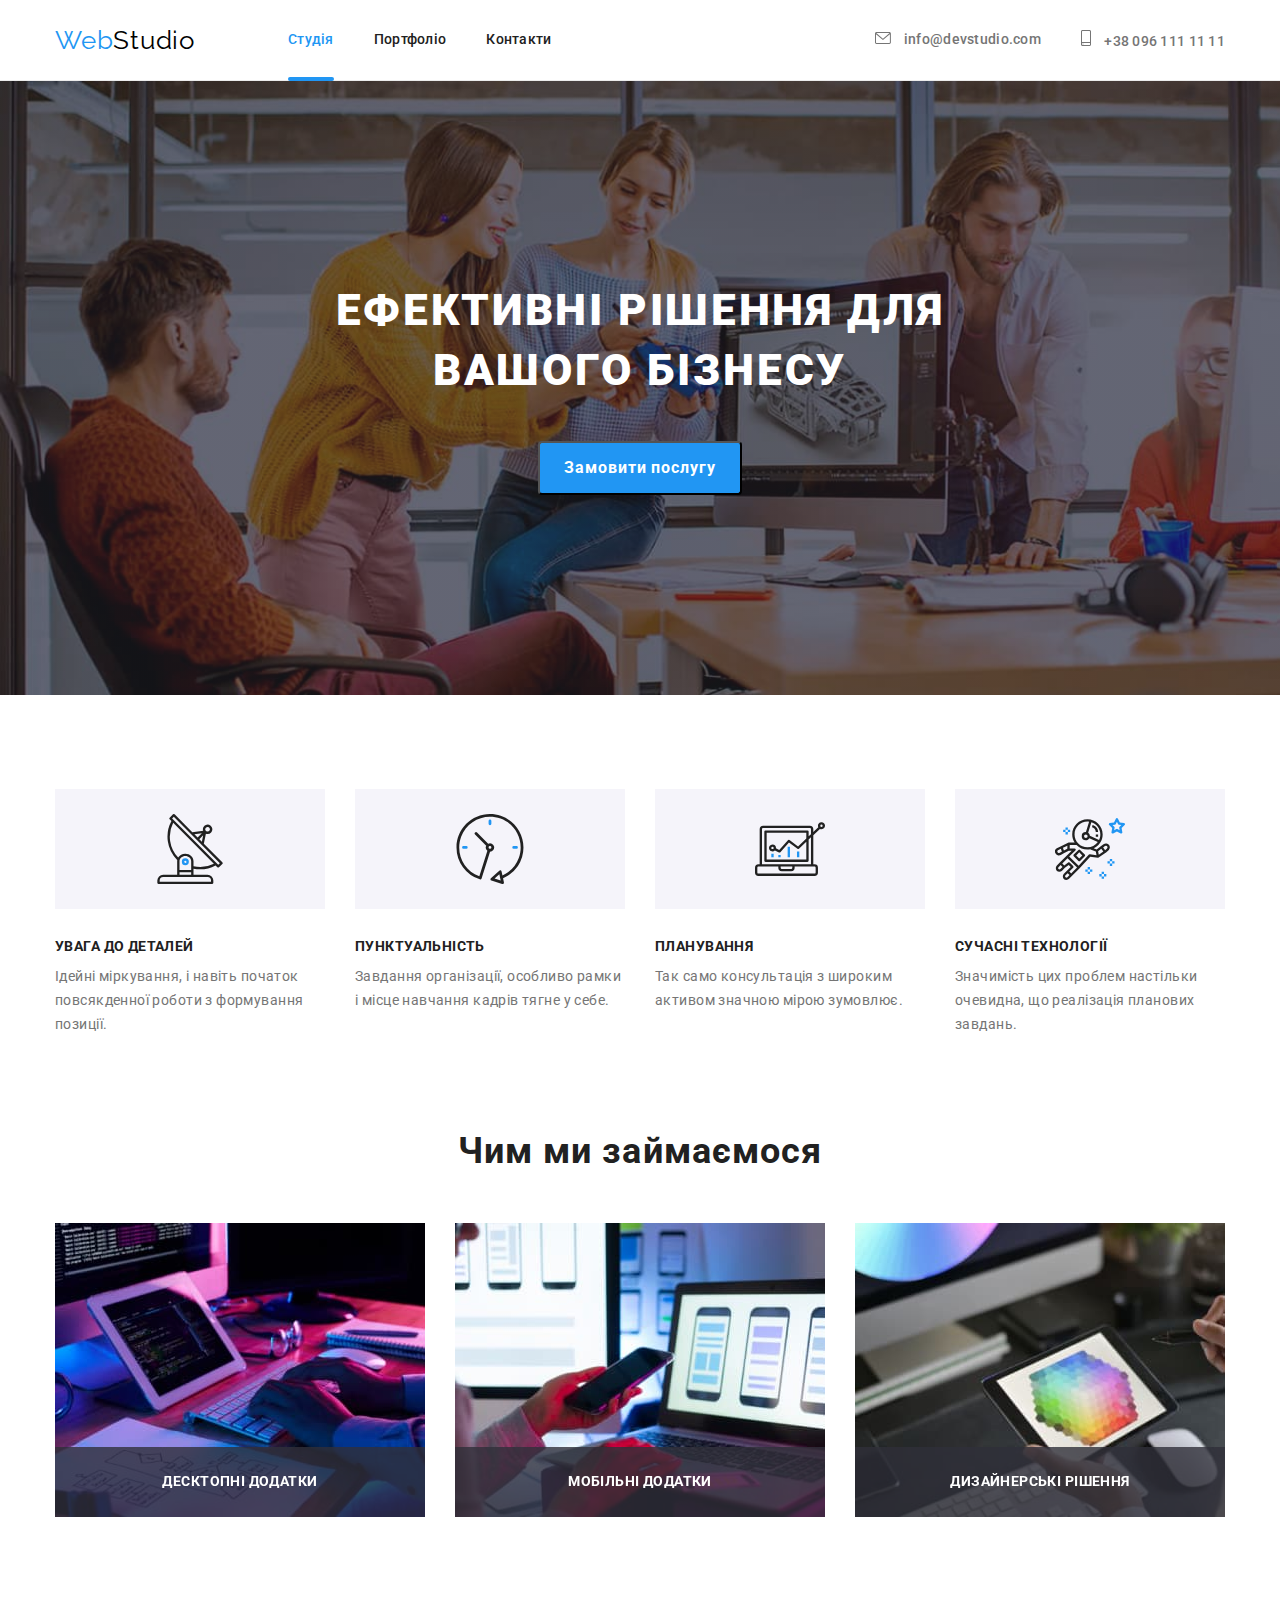
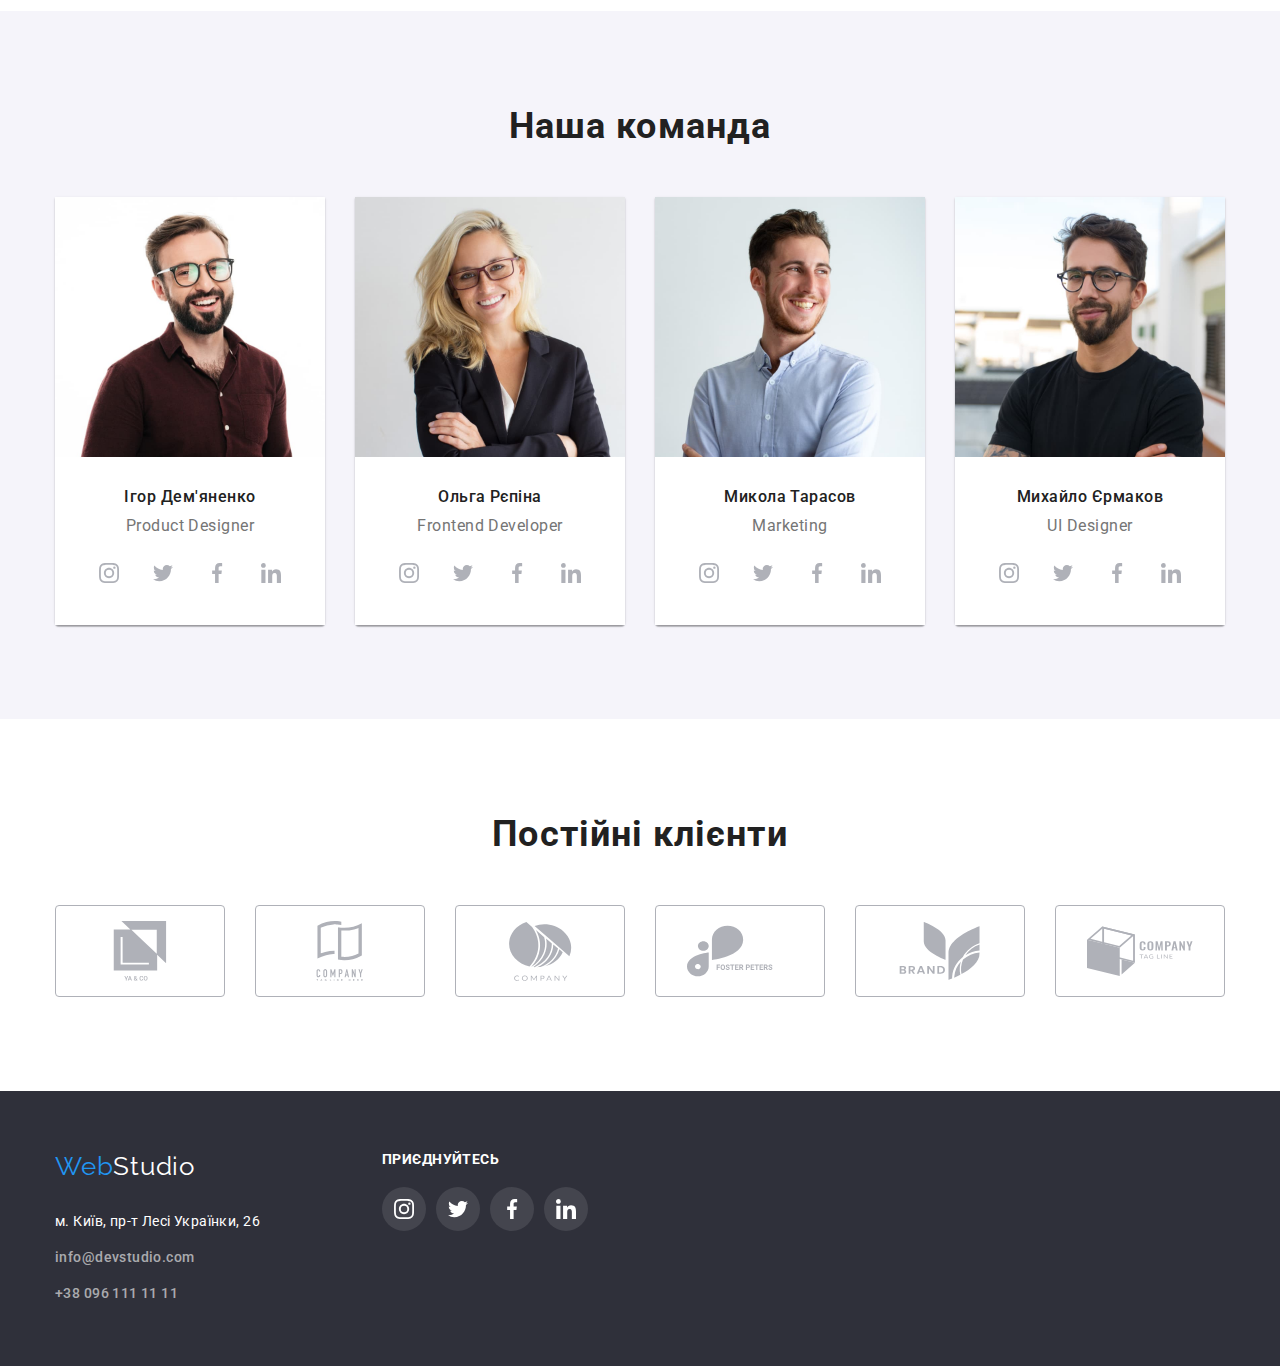
==== commit a674ff15: "Зробив 5 дз" ====
--- a/index.html
+++ b/index.html
@@ -65,11 +65,12 @@
                     <button class="button" type="button" data-modal-open>Замовити послугу</button>
                     <div class="backdrop is-hidden" data-modal>
                         <div class="modal">
-                            <p>
-                                Lorem ipsum dolor sit amet consectetur adipisicing elit. Velit architecto vitae eos ipsam porro officiis dicta provident quia iste minus a sit voluptatibus laboriosam, numquam magni non aperiam voluptate ea?
-                                Blanditiis, sapiente harum quidem reprehenderit quo consequuntur molestiae, qui optio quisquam architecto fuga iste aspernatur voluptates aliquam eligendi nulla maxime aut omnis? Modi veritatis ea labore iste debitis! Porro, placeat.
-                            </p>
-                            <button data-modal-close>Закрити</button>
+                            
+                            <button class="modal-button" data-modal-close>
+                                <svg class="modal-svg">
+                                    <use href="./images/icons.svg#icon-close" width="18" height="18"></use>
+                                </svg>
+                            </button>
                         </div>
                     </div>
                 </div>
--- a/css/styles.css
+++ b/css/styles.css
@@ -240,6 +240,67 @@
     letter-spacing: 0.06em;
     cursor: pointer;
 }
+
+.backdrop{
+    position: fixed;
+    top: 0;
+    left: 0;
+    width: 100%;
+    height: 100%;
+    background-color: rgba(0, 0, 0, 0.2);
+    opacity: 1;
+    transition: opacity 250ms cubic-bezier(0.4, 0, 0.2, 1);
+}
+.backdrop.is-hidden{
+    opacity: 0;
+    pointer-events: none;
+}
+.backdrop.is-hidden .modal{
+    transform: translate(-50%, -50%) scale(0.5);
+}
+.modal{
+    position: absolute;
+    top: 50%;
+    left: 50%;
+    width: 528px;
+    height: 581px;
+    background-color: #FFFFFF;
+    
+    transform: translate(-50%, -50%) scale(1);
+
+    transition: transform 250ms cubic-bezier(0.4, 0, 0.2, 1);
+
+    width: 528px;
+    height: 581px;
+    background-color: #FFFFFF;
+}
+.modal-button{
+    position: absolute;
+    top: 8px;
+    right: 8px;
+    border-radius: 50%;
+    border: 1px solid rgba(0, 0, 0, 0.1);
+    width: 30px;
+    height: 30px;
+    cursor: pointer;
+    
+    display: flex;
+    justify-content: center;
+    align-items: center;
+    padding: 0;
+    background-color: #FFFFFF;
+    transition: fill 250ms cubic-bezier(0.4, 0, 0.2, 1),
+        background-color 250ms cubic-bezier(0.4, 0, 0.2, 1);
+}
+.modal-svg{
+    width: 18px;
+    height: 18px;
+}
+.modal-button:hover{
+    background-color: var(--accent-text-color);
+    fill: var(--white-text-color);
+}
+
 .title{
     color: var(--title-text-color);
 }
